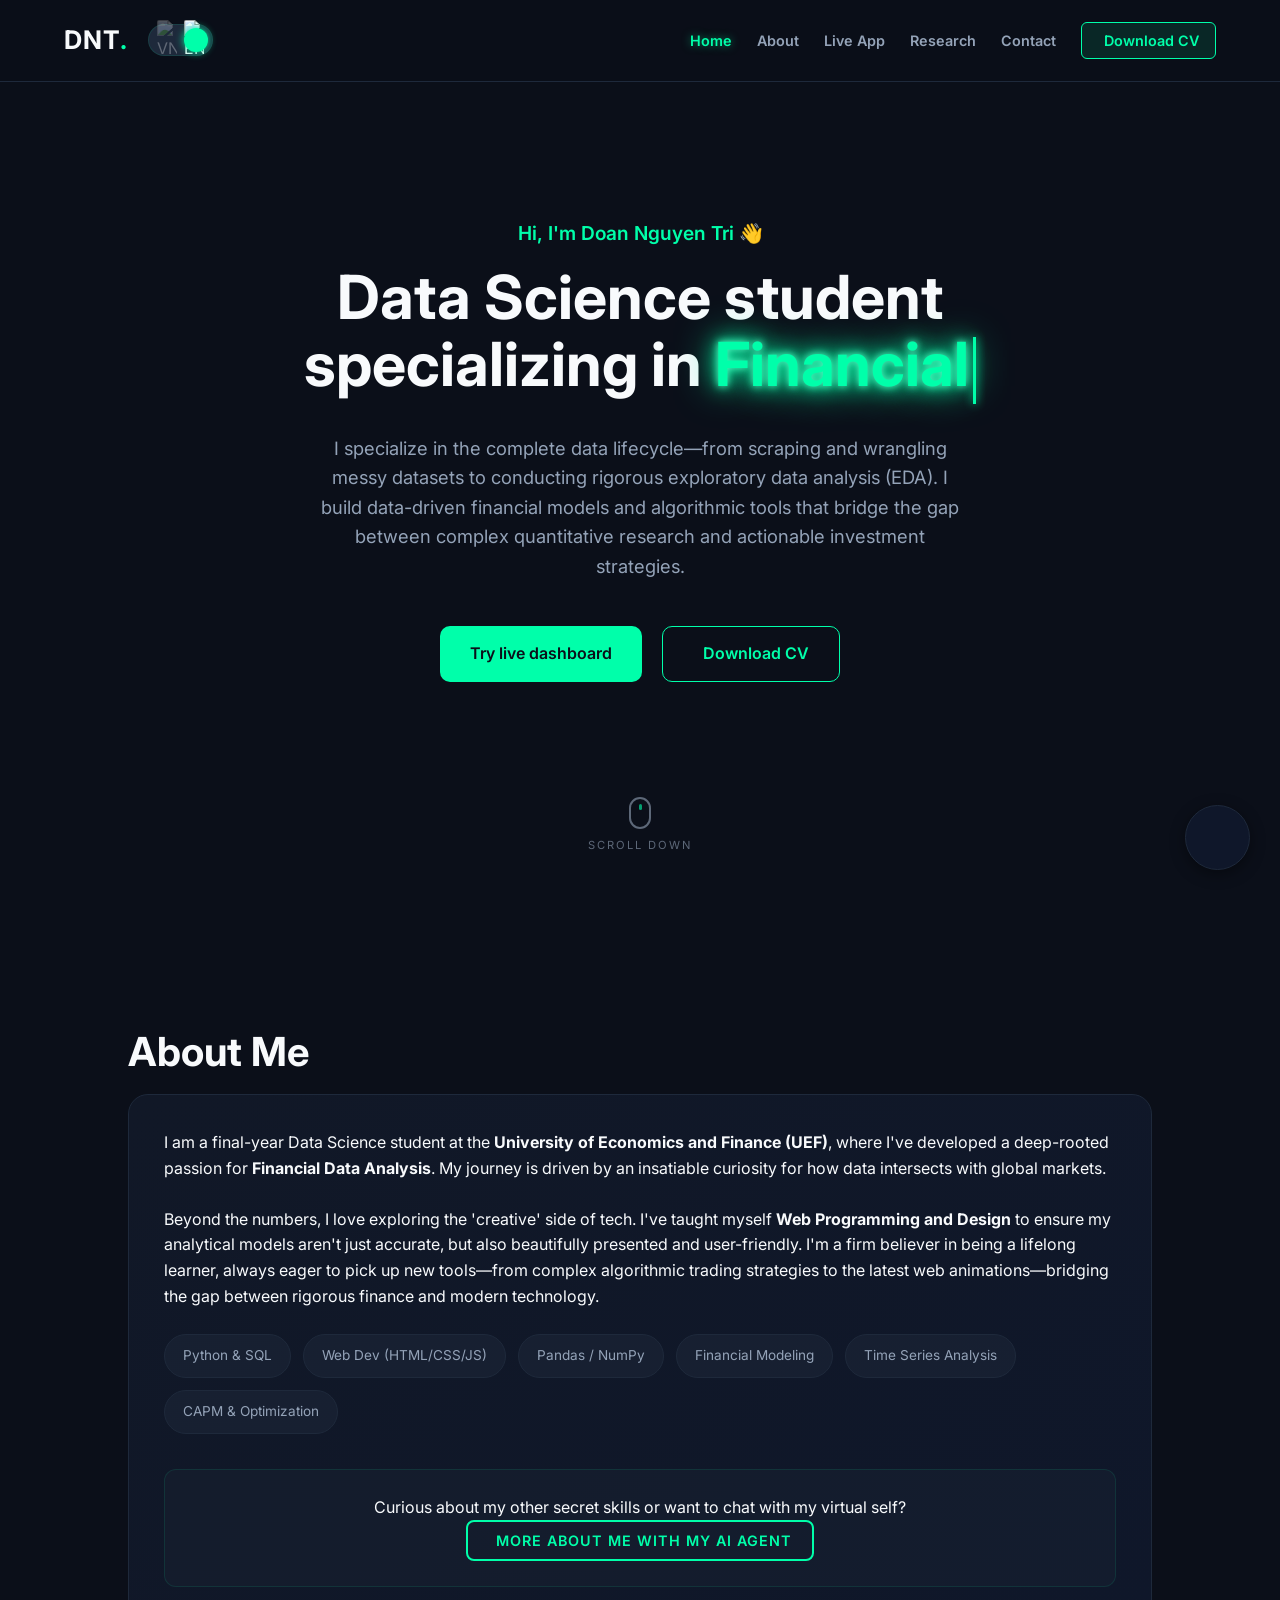
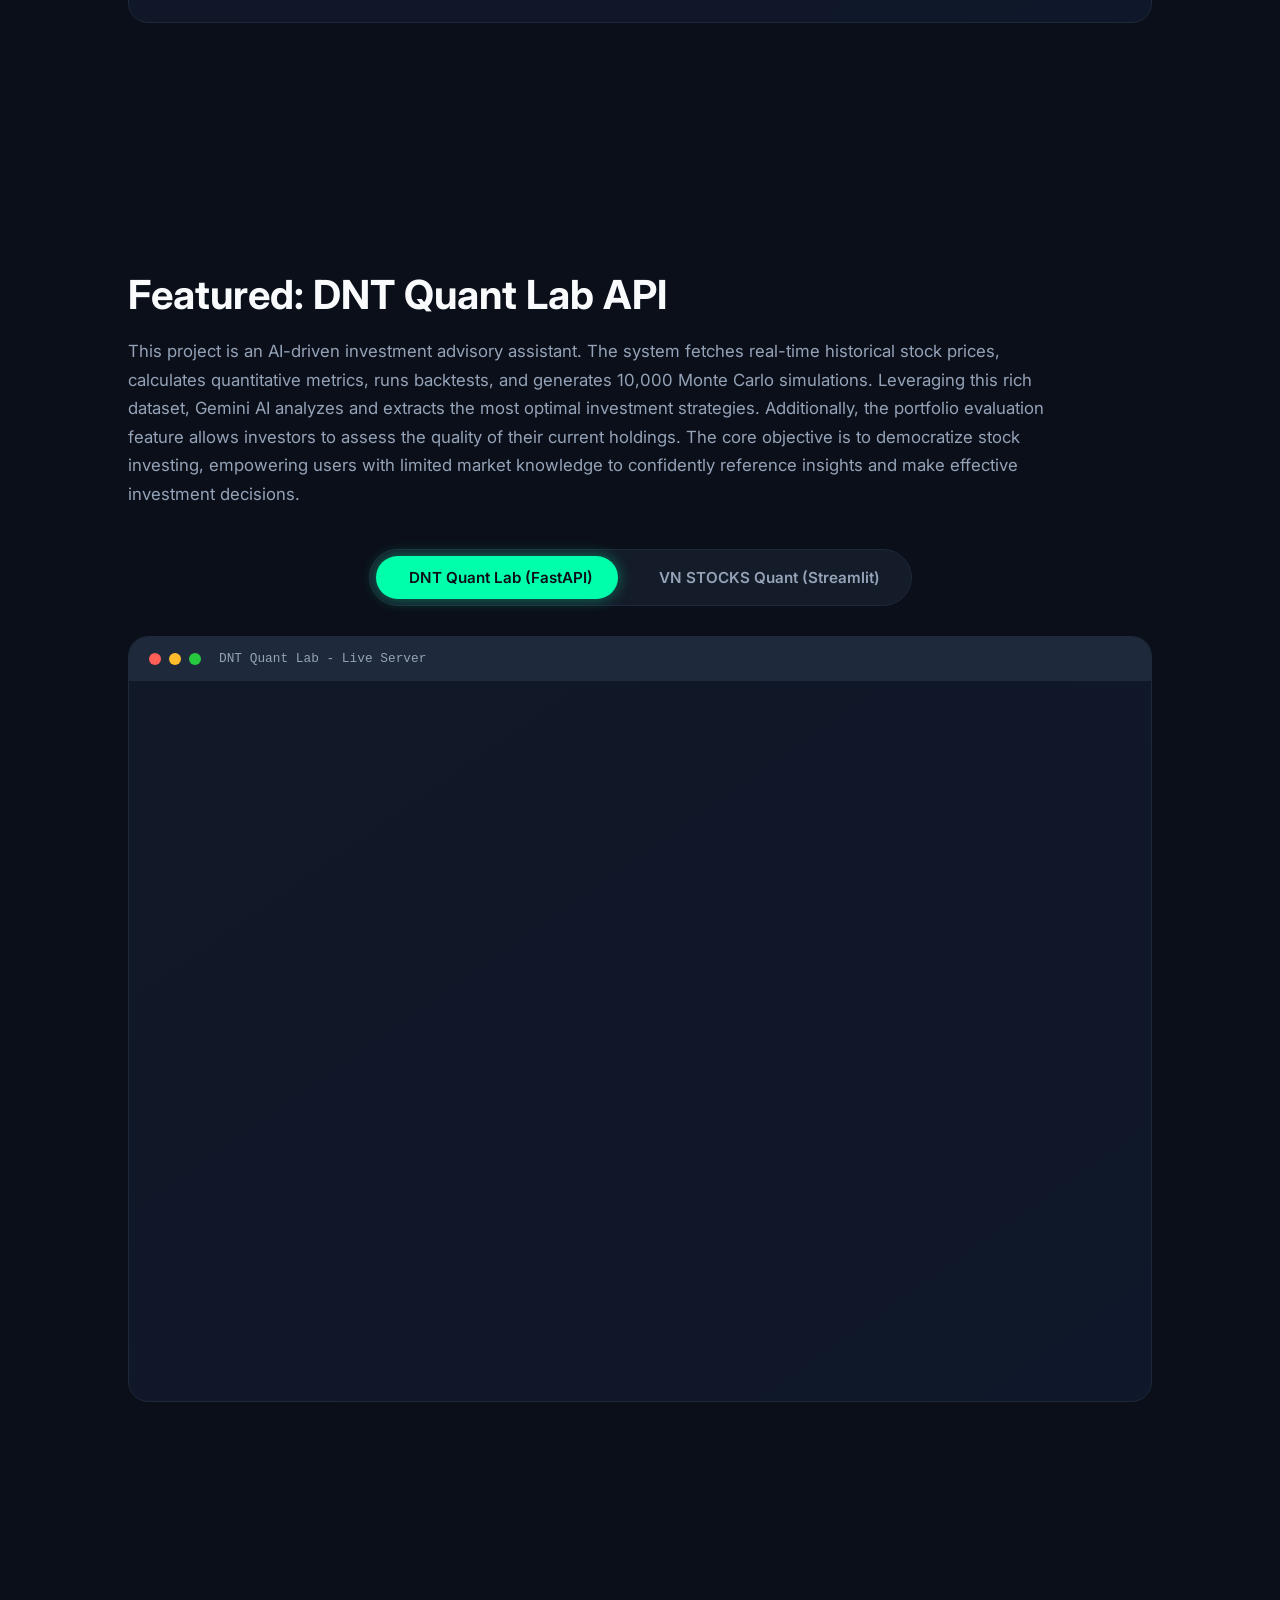
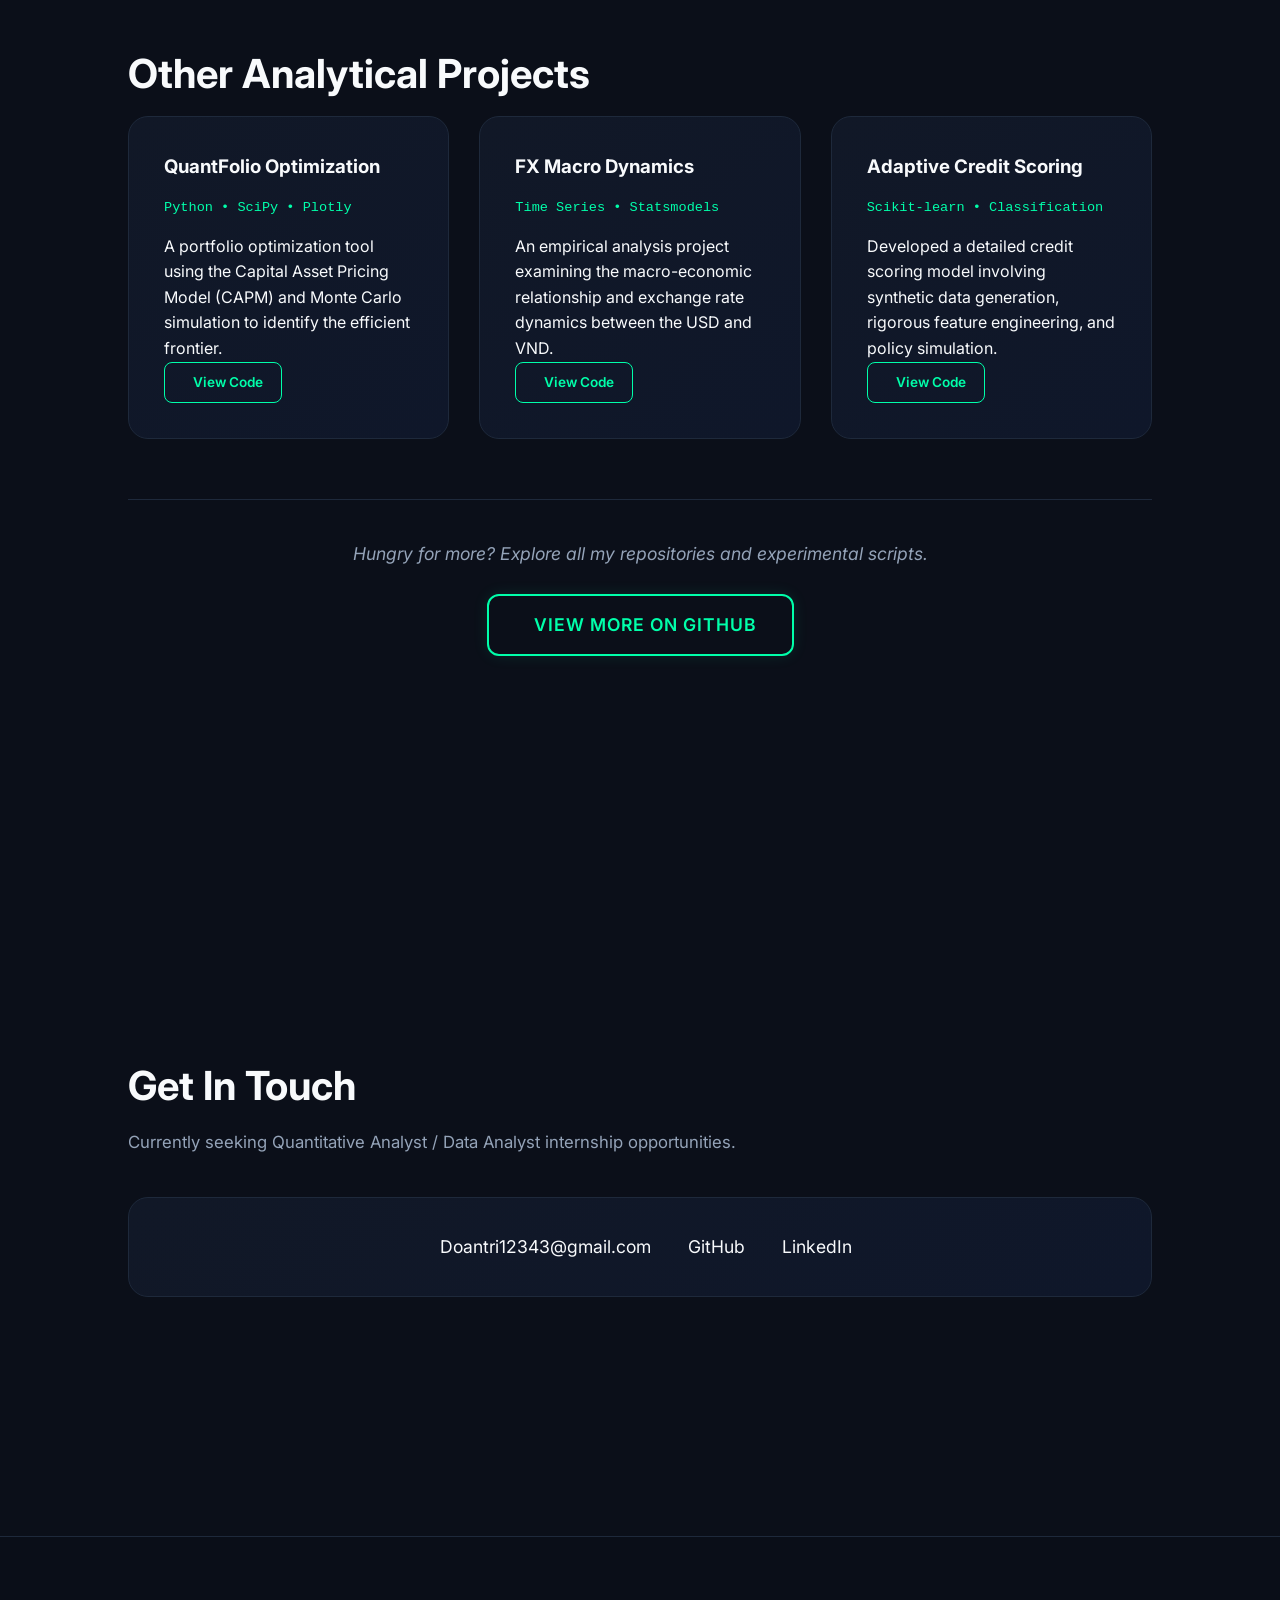
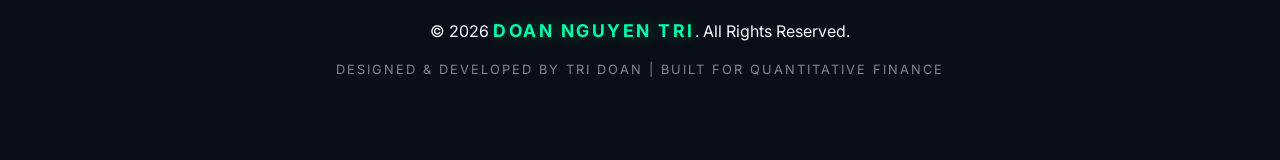
==== docs/index.html @ d4cf17c8 "chore: Đổi tên thư mục portfolio-web thành docs cho tương thích Github Pages" ====
<!DOCTYPE html>
<html lang="en">
<head>
    <meta charset="UTF-8">
    <meta name="viewport" content="width=device-width, initial-scale=1.0">
    <title>dnt.</title>
    <link rel="icon" href="assets/stats.png" type="image/png">
    <link href="https://fonts.googleapis.com/css2?family=Inter:wght@300;400;600;700&display=swap" rel="stylesheet">
    <script src="https://unpkg.com/@phosphor-icons/web"></script>
    <link rel="stylesheet" href="style.css">
    <meta name="author" content="Doan Nguyen Tri">
</head>
<body>
    <div class="scroll-progress"></div>

    <div class="video-bg-container">
        <video muted playsinline class="video-bg" id="scrollVideo">
            <source src="assets/background.mp4" type="video/mp4">
        </video>
        <div class="video-overlay"></div>
    </div>

    <nav class="navbar">
        <div class="logo">DNT<span class="accent">.</span></div>

        <div class="lang-switch-container">
            <input type="checkbox" id="lang-toggle" class="lang-checkbox">
            <label for="lang-toggle" class="lang-label">
                <div class="lang-ball"></div>
                <span class="lang-icon vi-icon">
                    <img src="https://flagcdn.com/w20/vn.png" width="20" alt="VN">
                </span>
                <span class="lang-icon en-icon">
                    <img src="https://flagcdn.com/w20/gb.png" width="20" alt="EN">
                </span>
            </label>
        </div>

        <ul class="nav-links">
            <li><a href="#hero" data-i18n="nav_home">Home</a></li>
            <li><a href="#about" data-i18n="nav_about">About</a></li>
            <li><a href="#featured" data-i18n="nav_live">Live App</a></li>
            <li><a href="#projects" data-i18n="nav_research">Research</a></li>
            <li><a href="#contact" data-i18n="nav_contact">Contact</a></li>
            <li>
                <a href="CV_Doan_Nguyen_Tri_Quant_Analyst.pdf" download class="btn-cv-nav" style="display: inline-flex; align-items: center; gap: 6px;">
                    <i class="ph ph-file-pdf" style="font-size: 1.1rem;"></i>
                    <span data-i18n="nav_cv">Download CV</span>
                </a>
            </li>
        </ul>
    </nav>

    <section id="hero" class="section reveal">
        <p class="greeting" data-i18n="hero_greeting">Hi, I'm <span class="accent">Doan Nguyen Tri</span> 👋</p>
        <h1 class="hero-title">
            <span data-i18n="hero_role">Data Science student <br> specializing in </span><span class="typed-text"></span><span class="cursor">&nbsp;</span>
        </h1>
        <p class="hero-desc" data-i18n="hero_desc">I specialize in the complete data lifecycle—from scraping and wrangling messy datasets to conducting rigorous exploratory data analysis (EDA). I build data-driven financial models and algorithmic tools that bridge the gap between complex quantitative research and actionable investment strategies.</p>
        
        <div class="hero-cta">
            <a href="#featured" class="btn btn-primary" data-i18n="hero_btn_live">Try live dashboard</a>
            <a href="CV_Doan_Nguyen_Tri_Quant_Analyst.pdf" download class="btn btn-outline">
                <i class="ph ph-file-pdf"></i>
                <span data-i18n="hero_btn_cv">Download CV</span>
            </a>
        </div>

        <a href="#about" class="scroll-indicator">
            <div class="mouse">
                <div class="wheel"></div>
            </div>
            <p data-i18n="scroll_down">Scroll Down</p>
        </a>
    </section>

    <section id="about" class="section reveal">
        <h2 class="section-title" data-i18n="about_title">About Me</h2>
        <div class="about-content card">
            <p data-i18n="about_desc">I am a final-year Data Science student at the <strong>University of Economics and Finance (UEF)</strong>, where I've developed a deep-rooted passion for <strong>Financial Data Analysis</strong>. My journey is driven by an insatiable curiosity for how data intersects with global markets.
            <br><br>
            Beyond the numbers, I love exploring the 'creative' side of tech. I've taught myself <strong>Web Programming and Design</strong> to ensure my analytical models aren't just accurate, but also beautifully presented and user-friendly. I'm a firm believer in being a lifelong learner, always eager to pick up new tools—from complex algorithmic trading strategies to the latest web animations—bridging the gap between rigorous finance and modern technology.</p>
            
            <div class="skills-grid">
                <div class="skill-tag">Python & SQL</div>
                <div class="skill-tag">Web Dev (HTML/CSS/JS)</div>
                <div class="skill-tag">Pandas / NumPy</div>
                <div class="skill-tag">Financial Modeling</div>
                <div class="skill-tag">Time Series Analysis</div>
                <div class="skill-tag">CAPM & Optimization</div>
            </div>

            <div class="ai-agent-cta-frame reveal fade-up">
                <p data-i18n="ai_cta_text">Curious about my other secret skills or want to chat with my virtual self?</p>
                <button id="about-ai-cta-btn" class="btn-ai-cta">
                    <i class="ph ph-robot"></i>
                    <span data-i18n="ai_cta_btn">More about me with my AI Agent</span>
                </button>
            </div>
        </div>
    </section>

    <section id="featured" class="section reveal">
        <h2 id="featured-title" class="section-title" data-i18n="featured_title_quantlab">Featured: DNT Quant Lab API</h2>
        <p id="featured-subtitle" class="section-subtitle" data-i18n="featured_sub_quantlab">AI-powered portfolio optimization & risk analysis with Monte Carlo simulation.</p>
        
        <div class="project-switcher-container">
            <div class="project-switcher">
                <button class="switcher-btn active" data-proj="quantlab">
                    <i class="ph ph-cpu"></i> DNT Quant Lab (FastAPI)
                </button>
                <button class="switcher-btn" data-proj="vn30">
                    <i class="ph ph-chart-line-up"></i> VN STOCKS Quant (Streamlit)
                </button>
            </div>
        </div>

        <div class="iframe-container card">
            <div class="iframe-header">
                <span class="dot red"></span>
                <span class="dot yellow"></span>
                <span class="dot green"></span>
                <span class="iframe-title" id="iframe-browser-title" data-i18n="iframe_title_quantlab">DNT Quant Lab - Live Server</span>
            </div>
            
            <div class="iframe-wrapper">
                <iframe id="featured-iframe"
                    src="https://puzzled-oona-tri1301-cef6b3af.koyeb.app/" 
                    style="width: 100%; height: 100%; border: none; display: block; background: transparent;"
                    allowtransparency="true"
                    allowfullscreen>
                </iframe>
            </div>
        </div>
    </section>

    <section id="projects" class="section reveal">
        <h2 class="section-title" data-i18n="projects_title">Other Analytical Projects</h2>
        
        <div class="projects-grid">
            <div class="project-card card">
                <h3>QuantFolio Optimization</h3>
                <div class="tech-stack">Python • SciPy • Plotly</div>
                <p data-i18n="proj_1_desc">A portfolio optimization tool using the Capital Asset Pricing Model (CAPM) and Monte Carlo simulation to identify the efficient frontier.</p>
                <a href="https://github.com/carrot1301/QuantFolio-Optimization" class="btn btn-outline btn-sm" target="_blank">
                    <i class="ph ph-github-logo"></i>
                    <span data-i18n="view_code">View Code</span>
                </a>
            </div>

            <div class="project-card card">
                <h3>FX Macro Dynamics</h3>
                <div class="tech-stack">Time Series • Statsmodels</div>
                <p data-i18n="proj_2_desc">An empirical analysis project examining the macro-economic relationship and exchange rate dynamics between the USD and VND.</p>
                <a href="https://github.com/carrot1301/FX-Macro-Dynamics-USD-VND-Driver-Analysis" class="btn btn-outline btn-sm" target="_blank">
                    <i class="ph ph-github-logo"></i>
                    <span data-i18n="view_code">View Code</span>
                </a>
            </div>

            <div class="project-card card">
                <h3>Adaptive Credit Scoring</h3>
                <div class="tech-stack">Scikit-learn • Classification</div>
                <p data-i18n="proj_3_desc">Developed a detailed credit scoring model involving synthetic data generation, rigorous feature engineering, and policy simulation.</p>
                <a href="https://github.com/carrot1301/Latent-Default-Prediction-System" class="btn btn-outline btn-sm" target="_blank">
                    <i class="ph ph-github-logo"></i>
                    <span data-i18n="view_code">View Code</span>
                </a>
            </div>
        </div> 
        
        <div class="github-cta reveal">
            <p data-i18n="github_cta_text">Hungry for more? Explore all my repositories and experimental scripts.</p>
            <a href="https://github.com/carrot1301?tab=repositories" target="_blank" class="btn btn-github-more">
                <i class="ph ph-github-logo"></i>
                <span data-i18n="github_cta_btn">View more on GitHub</span>
            </a>
        </div>
    </section>

    <section id="contact" class="section reveal">
        <h2 class="section-title" data-i18n="contact_title">Get In Touch</h2>
        <p class="section-subtitle" data-i18n="contact_sub">Currently seeking Quantitative Analyst / Data Analyst internship opportunities.</p>
        <div class="contact-links card">
            <a href="mailto:doantri12343@gmail.com" class="contact-item">
                <i class="ph ph-envelope-simple"></i> Doantri12343@gmail.com
            </a>
            <a href="https://github.com/carrot1301" target="_blank" class="contact-item">
                <i class="ph ph-github-logo"></i> GitHub
            </a>
            <a href="https://www.linkedin.com/in/nguyen-tri-doan-629408251/" target="_blank" class="contact-item">
                <i class="ph ph-linkedin-logo"></i> LinkedIn
            </a>
        </div>
    </section>

    <footer>
        <div class="footer-content">
            <p data-i18n="footer_rights">© 2026 <strong>DOAN NGUYEN TRI</strong>. All Rights Reserved.</p>
            <p class="footer-sub" data-i18n="footer_sub">Designed & Developed by Tri Doan | Built for Quantitative Finance</p>
        </div>
    </footer>

    <div class="chatbot-container">
        <button id="chat-toggle-btn" class="chat-toggle-btn">
            <div id="siri-orb" class="siri-sphere hidden"></div>
            <i class="ph ph-robot" id="robot-icon"></i>
        </button>
        
        <div id="chat-window" class="chat-window hidden">
            <div class="chat-header">
                <span class="bot-name">DNT AI Assistant <span class="dot green"></span></span>
                <button id="close-chat-btn"><i class="ph ph-x"></i></button>
            </div>
            <div id="chat-messages" class="chat-messages">
                <div class="message bot" data-i18n="chat_welcome">Xin chào! Mình là trợ lý AI của Trí. Bạn có câu hỏi gì không?</div>
            </div>
            <div class="chat-input-area">
                <input type="text" id="chat-input" data-i18n-placeholder="chat_placeholder" placeholder="Đợi bạn hỏi..." />
                <button id="send-chat-btn"><i class="ph ph-paper-plane-right"></i></button>
            </div>
        </div>
    </div>

    <script src="https://cdnjs.cloudflare.com/ajax/libs/animejs/3.2.1/anime.min.js"></script>
    <script src="script.js"></script>
</body>
</html>
---- docs/style.css ----
/* --- 1. BIẾN GLOBAL & CẤU HÌNH HỆ THỐNG --- */
:root {
    --bg-color: #0b0f19;
    --card-bg: linear-gradient(145deg, #111827, #0f172a);
    --card-border: #1e293b;
    --text-primary: #f8fafc;
    --text-secondary: #94a3b8;
    --accent: #00ffaa;
    --accent-hover: #00cc88;
    --transition: all 0.4s cubic-bezier(0.4, 0, 0.2, 1);
}

/* --- 2. RESET & CẤU HÌNH CHUNG --- */
* { margin: 0; padding: 0; box-sizing: border-box; font-family: 'Inter', sans-serif; }
html { scroll-behavior: smooth; }
body { background-color: var(--bg-color); color: var(--text-primary); line-height: 1.6; overflow-x: hidden; }
.navbar, .section, footer { position: relative; z-index: 10; }

/* --- 3. VIDEO BACKGROUND --- */
.video-bg-container {
    position: fixed; top: 0; left: 0;
    width: 100vw; height: 100vh;
    z-index: -100; overflow: hidden;
    pointer-events: none;
    background: var(--bg-color);
}
.video-bg {
    min-width: 100%; min-height: 100%;
    width: auto; height: auto;
    position: absolute; top: 50%; left: 50%;
    transform: translate(-50%, -50%);
    object-fit: cover;
    filter: blur(2px);
    will-change: transform, opacity;
}
.video-overlay {
    position: absolute; top: 0; left: 0;
    width: 100%; height: 100%;
    background-color: rgba(11, 15, 25, 0.82);
    z-index: -99;
}

/* --- 4. NAVBAR --- */
.navbar {
    position: fixed; top: 0; width: 100%;
    padding: 20px 5%;
    display: flex; justify-content: space-between; align-items: center;
    background: rgba(11, 15, 25, 0.75);
    backdrop-filter: blur(15px);
    border-bottom: 1px solid var(--card-border);
    z-index: 1000;
}
.logo { font-size: 1.6rem; font-weight: 700; letter-spacing: 1px; color: var(--text-primary); }
.accent { color: var(--accent); }
.nav-links { list-style: none; display: flex; gap: 25px; align-items: center; }
.nav-links a { text-decoration: none; color: var(--text-secondary); font-size: 0.9rem; font-weight: 600; transition: var(--transition); }
.nav-links a:hover, .nav-links a.active { color: var(--accent); text-shadow: 0 0 8px rgba(0, 255, 170, 0.5); }
.btn-cv-nav { background: rgba(0, 255, 170, 0.1); border: 1px solid var(--accent); padding: 6px 16px !important; border-radius: 6px; color: var(--accent) !important; }
.btn-cv-nav:hover { background: var(--accent) !important; color: var(--bg-color) !important; box-shadow: 0 0 15px var(--accent); }

/* --- 5. TYPING NEON GLOW --- */
.typed-text {
    color: var(--accent);
    text-shadow: 0 0 7px rgba(255,255,255,0.3), 0 0 10px var(--accent), 0 0 21px var(--accent), 0 0 42px var(--accent);
}
.cursor {
    display: inline-block; width: 3px; height: 1.1em;
    background-color: var(--accent); margin-left: 4px;
    vertical-align: middle;
    animation: blink 1s step-end infinite;
    box-shadow: 0 0 10px var(--accent);
}
.cursor.typing { animation: none; opacity: 1; }
@keyframes blink { 0%, 100% { opacity: 1; } 50% { opacity: 0; } }

/* --- 6. SCROLL INDICATORS --- */
.scroll-progress {
    position: fixed; top: 0; left: 0;
    height: 3px; background: var(--accent); width: 0%;
    z-index: 9999; box-shadow: 0 0 10px var(--accent);
}
.scroll-indicator {
    position: absolute; bottom: 5vh; left: 50%;
    transform: translateX(-50%);
    display: flex; flex-direction: column; align-items: center; gap: 8px;
    text-decoration: none; opacity: 0.6; transition: var(--transition);
}
.scroll-indicator:hover { opacity: 1; }
.scroll-indicator p { font-size: 0.7rem; letter-spacing: 2px; text-transform: uppercase; color: var(--text-secondary); }
.mouse { width: 22px; height: 32px; border: 2px solid var(--text-secondary); border-radius: 12px; display: flex; justify-content: center; padding-top: 5px; }
.wheel { width: 3px; height: 6px; background-color: var(--accent); border-radius: 2px; animation: scrollWheel 1.6s infinite; }
@keyframes scrollWheel { 0% { transform: translateY(0); opacity: 1; } 100% { transform: translateY(12px); opacity: 0; } }

/* --- 7. SECTION & REVEAL --- */
.section { padding: 120px 10%; min-height: 80vh; display: flex; flex-direction: column; justify-content: center; }
.reveal { opacity: 0; transform: translateY(30px); transition: all 0.8s cubic-bezier(0.4, 0, 0.2, 1); }
.reveal.active { opacity: 1; transform: translateY(0); }
.section-title { font-size: 2.5rem; margin-bottom: 10px; font-weight: 700; }
.section-subtitle { color: var(--text-secondary); margin-bottom: 40px; max-width: 950px; font-size: 1.05rem; line-height: 1.7; }

/* --- 8. CARD --- */
.card {
    background: var(--card-bg);
    border: 1px solid var(--card-border);
    border-radius: 20px; padding: 35px;
    transition: var(--transition);
}
.card:hover {
    transform: translateY(-8px);
    box-shadow: 0 15px 40px rgba(0,0,0,0.4);
    border-color: rgba(0,255,170,0.4);
}

/* --- 9. HERO --- */
#hero { min-height: 100vh; align-items: center; text-align: center; }
.greeting { color: var(--accent); font-size: 1.2rem; font-weight: 600; margin-bottom: 15px; }
.hero-title { font-size: 3.8rem; line-height: 1.1; margin-bottom: 30px; }
.hero-desc { font-size: 1.15rem; color: var(--text-secondary); max-width: 650px; margin-bottom: 45px; text-align: center; }
.hero-cta { display: flex; gap: 20px; justify-content: center; }

/* --- 10. BUTTONS --- */
.btn {
    padding: 14px 30px; border-radius: 10px; text-decoration: none;
    font-weight: 600; transition: var(--transition);
    display: inline-flex; align-items: center; gap: 10px;
}
/* FIX: Added .btn-sm for project cards */
.btn-sm { padding: 9px 18px; font-size: 0.85rem; border-radius: 8px; }
.btn-primary { background-color: var(--accent); color: var(--bg-color); }
.btn-outline { color: var(--accent); border: 1px solid var(--accent); }
.btn-primary:hover, .btn-outline:hover { transform: translateY(-3px) scale(1.02); box-shadow: 0 5px 20px rgba(0,255,170,0.2); }

/* --- 11. SKILLS --- */
.skills-grid { display: flex; flex-wrap: wrap; gap: 12px; margin-top: 25px; }
.skill-tag {
    background: rgba(30,41,59,0.5); border: 1px solid var(--card-border);
    padding: 10px 18px; border-radius: 50px;
    font-size: 0.85rem; color: var(--text-secondary);
    transition: var(--transition);
}
.skill-tag:hover { border-color: var(--accent); color: var(--accent); background: rgba(0,255,170,0.05); }

/* --- 12. AI AGENT CTA (ABOUT ME) --- */
/* FIX: Unified class name — HTML now uses .ai-agent-cta-frame (removed "reveal" suffix) */
.ai-agent-cta-frame {
    margin-top: 35px; padding: 25px; border-radius: 12px;
    background: rgba(30,41,59,0.3);
    border: 1px solid rgba(0,255,170,0.1);
    text-align: center; transition: var(--transition);
}
.ai-agent-cta-frame:hover {
    border-color: rgba(0,255,170,0.3);
    box-shadow: 0 0 15px rgba(0,255,170,0.05);
}
.btn-ai-cta {
    background: transparent; border: 2px solid var(--accent); color: var(--accent);
    padding: 10px 20px; font-size: 0.9rem; font-weight: 600; border-radius: 8px;
    cursor: pointer; display: inline-flex; align-items: center; gap: 8px;
    text-transform: uppercase; letter-spacing: 1px; transition: var(--transition);
}
.btn-ai-cta:hover { background: var(--accent); color: var(--bg-color) !important; transform: translateY(-3px); box-shadow: 0 0 15px var(--accent); }
.btn-ai-cta i { font-size: 1.2rem; }

/* --- 13. IFRAME & PROJECT SWITCHER --- */
.project-switcher-container { display: flex; justify-content: center; margin-bottom: 30px; width: 100%; }
.project-switcher { display: flex; background: rgba(30,41,59,0.5); border: 1px solid var(--card-border); border-radius: 50px; padding: 6px; gap: 8px; backdrop-filter: blur(10px); }
.switcher-btn { background: transparent; border: none; color: var(--text-secondary); padding: 12px 25px; border-radius: 40px; font-size: 0.95rem; font-weight: 600; cursor: pointer; transition: var(--transition); display: flex; align-items: center; gap: 8px; }
.switcher-btn:hover { color: var(--text-primary); }
.switcher-btn.active { background: var(--accent); color: var(--bg-color); box-shadow: 0 0 15px rgba(0,255,170,0.4); }
.switcher-btn i { font-size: 1.2rem; }

.iframe-container { height: auto; display: flex; flex-direction: column; padding: 0; overflow: hidden; }
.iframe-header { background: #1e293b; padding: 12px 20px; display: flex; align-items: center; gap: 8px; }
.dot { width: 12px; height: 12px; border-radius: 50%; }
.dot.red { background: #ff5f56; } .dot.yellow { background: #ffbd2e; } .dot.green { background: #27c93f; }
.iframe-title { color: #94a3b8; font-size: 0.8rem; margin-left: 10px; font-family: monospace; }
.iframe-wrapper { width: 100%; height: 80vh; min-height: 650px; border-radius: 0 0 10px 10px; overflow: hidden; position: relative; }
iframe { width: 100%; height: 100%; border: none; }

/* --- 14. PROJECTS --- */
.projects-grid { display: grid; grid-template-columns: repeat(auto-fit, minmax(320px, 1fr)); gap: 30px; }
.tech-stack { color: var(--accent); font-size: 0.85rem; font-family: monospace; margin: 15px 0; }

/* --- 15. GITHUB CTA --- */
.github-cta { text-align: center; margin-top: 60px; padding: 40px; border-top: 1px solid var(--card-border); }
.github-cta p { color: var(--text-secondary); font-size: 1.1rem; margin-bottom: 25px; font-style: italic; }
.btn-github-more {
    background: transparent; border: 2px solid var(--accent); color: var(--accent);
    padding: 15px 35px; font-size: 1.1rem; border-radius: 12px;
    text-transform: uppercase; letter-spacing: 1px;
    box-shadow: 0 0 15px rgba(0,255,170,0.1); transition: all 0.4s ease;
}
.btn-github-more:hover { background: var(--accent); color: var(--bg-color) !important; transform: translateY(-5px) scale(1.05); box-shadow: 0 0 30px var(--accent); }
.btn-github-more i { font-size: 1.4rem; }

/* --- 16. CONTACT --- */
.contact-links { display: flex; gap: 25px; justify-content: center; flex-wrap: wrap; }
.contact-item { color: var(--text-primary); text-decoration: none; display: flex; align-items: center; gap: 12px; font-size: 1.1rem; transition: var(--transition); }
.contact-item:hover { color: var(--accent); transform: translateY(-2px); }

/* --- 17. FOOTER --- */
footer { text-align: center; padding: 80px 20px; background: rgba(11,15,25,0.9); border-top: 1px solid var(--card-border); backdrop-filter: blur(10px); }
.footer-content strong { color: var(--accent); letter-spacing: 2.5px; text-shadow: 0 0 15px rgba(0,255,170,0.3); font-size: 1.1rem; }
.footer-sub { font-size: 0.8rem; margin-top: 15px; opacity: 0.5; text-transform: uppercase; letter-spacing: 2px; }

/* --- 18. CHATBOT --- */
.chatbot-container { position: fixed; bottom: 30px; right: 30px; z-index: 1000; font-family: 'Inter', sans-serif; }
.chat-toggle-btn {
    width: 65px; height: 65px; border-radius: 50%;
    background-color: #0f172a; color: var(--accent);
    border: 1px solid var(--card-border); font-size: 30px;
    cursor: pointer; box-shadow: 0 4px 15px rgba(0,0,0,0.4);
    transition: transform 0.3s ease;
    display: flex; align-items: center; justify-content: center; overflow: hidden;
}
.chat-toggle-btn:hover { transform: scale(1.1); box-shadow: 0 0 15px rgba(0,255,170,0.3); }
.siri-sphere {
    position: absolute; width: 100%; height: 100%;
    background: radial-gradient(circle at 50% 50%, rgba(0,255,170,0.5) 0%, rgba(72,0,255,0.4) 50%, rgba(0,0,0,0) 70%);
    filter: blur(2px); opacity: 0.8; transition: opacity 0.3s ease;
}
.siri-sphere.hidden { opacity: 0; pointer-events: none; }
.chat-toggle-btn.active #robot-icon { opacity: 0; }

.chat-window {
    position: absolute; bottom: 85px; right: 0;
    width: 350px; height: 480px;
    background-color: #0b0f19; border: 1px solid var(--card-border);
    border-radius: 18px; display: flex; flex-direction: column;
    box-shadow: 0 10px 40px rgba(0,0,0,0.8); overflow: hidden;
    transition: opacity 0.3s ease, transform 0.3s ease;
    transform-origin: bottom right;
}
.chat-window.hidden { opacity: 0; transform: scale(0); pointer-events: none; }

.chat-header {
    background-color: rgba(255,255,255,0.03); padding: 16px;
    display: flex; justify-content: space-between; align-items: center;
    border-bottom: 1px solid var(--card-border);
}
.bot-name { font-weight: 600; color: var(--text-primary); display: flex; align-items: center; gap: 8px; }
#close-chat-btn { background: none; border: none; color: var(--text-secondary); font-size: 20px; cursor: pointer; }

.chat-messages { flex-grow: 1; padding: 18px; overflow-y: auto; display: flex; flex-direction: column; gap: 12px; }
.chat-messages::-webkit-scrollbar { width: 5px; }
.chat-messages::-webkit-scrollbar-thumb { background: var(--card-border); border-radius: 5px; }

.message { max-width: 80%; padding: 11px 16px; border-radius: 16px; font-size: 0.9rem; line-height: 1.5; }
.message.bot { background-color: rgba(255,255,255,0.04); color: var(--text-primary); align-self: flex-start; border-bottom-left-radius: 3px; }
.message.user { background-color: var(--accent); color: var(--bg-color); align-self: flex-end; border-bottom-right-radius: 3px; font-weight: 600; }

/* FIX: Typing indicator animation */
.message.typing-indicator { opacity: 0.6; font-style: italic; animation: pulse 1.2s ease-in-out infinite; }
@keyframes pulse { 0%, 100% { opacity: 0.6; } 50% { opacity: 1; } }

.chat-input-area { display: flex; padding: 16px; border-top: 1px solid var(--card-border); gap: 10px; }
#chat-input { flex-grow: 1; background-color: rgba(255,255,255,0.04); border: 1px solid var(--card-border); border-radius: 20px; padding: 10px 18px; color: var(--text-primary); outline: none; }
#chat-input:focus { border-color: var(--accent); }
#send-chat-btn { background-color: var(--accent); color: var(--bg-color); border: none; border-radius: 50%; width: 42px; height: 42px; cursor: pointer; display: flex; align-items: center; justify-content: center; transition: transform 0.2s; }
#send-chat-btn:hover { transform: scale(1.1); }

/* --- 19. RESPONSIVE --- */
@media (max-width: 768px) {
    .hero-title { font-size: 2.5rem; }
    .nav-links { display: none; }
    .section { padding: 80px 5%; }
    .hero-cta { flex-direction: column; }
    .project-switcher { flex-direction: column; border-radius: 20px; width: 100%; }
    .switcher-btn { width: 100%; justify-content: center; }
    .iframe-wrapper { height: 75vh; min-height: 500px; }
    .chatbot-container { bottom: 15px; right: 15px; }
    .chat-window { width: calc(100vw - 30px); height: 400px; right: 0; bottom: 75px; }
}

/* --- 20. THÊM MỚI: LANGUAGE TOGGLE SWITCH --- */
.lang-switch-container {
    margin-left: 20px;
    margin-right: auto;
    display: flex;
    align-items: center;
}

.lang-checkbox {
    display: none;
}

.lang-label {
    width: 65px;
    height: 32px;
    background-color: var(--card-border);
    border-radius: 50px;
    position: relative;
    cursor: pointer;
    display: flex;
    align-items: center;
    justify-content: space-between;
    padding: 0 8px;
    border: 1px solid rgba(0, 255, 170, 0.1);
    transition: var(--transition);
}

.lang-label:hover {
    border-color: var(--accent);
    box-shadow: 0 0 10px rgba(0, 255, 170, 0.2);
}

.lang-ball {
    width: 24px;
    height: 24px;
    background-color: var(--accent);
    border-radius: 50%;
    position: absolute;
    top: 3px;
    left: 4px;
    transition: transform 0.4s cubic-bezier(0.4, 0, 0.2, 1);
    z-index: 2;
    box-shadow: 0 0 8px var(--accent);
}

/* Khi checkbox được check (sang Tiếng Anh - icon bên phải) */
.lang-checkbox:checked + .lang-label .lang-ball {
    transform: translateX(31px);
}

.lang-icon {
    font-size: 16px;
    z-index: 1;
    user-select: none;
    transition: opacity 0.3s ease;
}

/* Làm mờ icon không được chọn */
.lang-checkbox:checked + .lang-label .vi-icon { opacity: 0.3; }
.lang-checkbox:not(:checked) + .lang-label .en-icon { opacity: 0.3; }
.lang-icon {
    display: flex;
    align-items: center;
    justify-content: center;
    z-index: 1;
    transition: opacity 0.3s ease;
}

.lang-icon img {
    display: block;
    border-radius: 2px; /* Bo góc nhẹ cho lá cờ nhìn hiện đại */
    object-fit: contain;
}

/* Giữ nguyên các logic mờ icon cũ của bạn */
.lang-checkbox:checked + .lang-label .vi-icon { opacity: 0.3; }
.lang-checkbox:not(:checked) + .lang-label .en-icon { opacity: 0.3; }
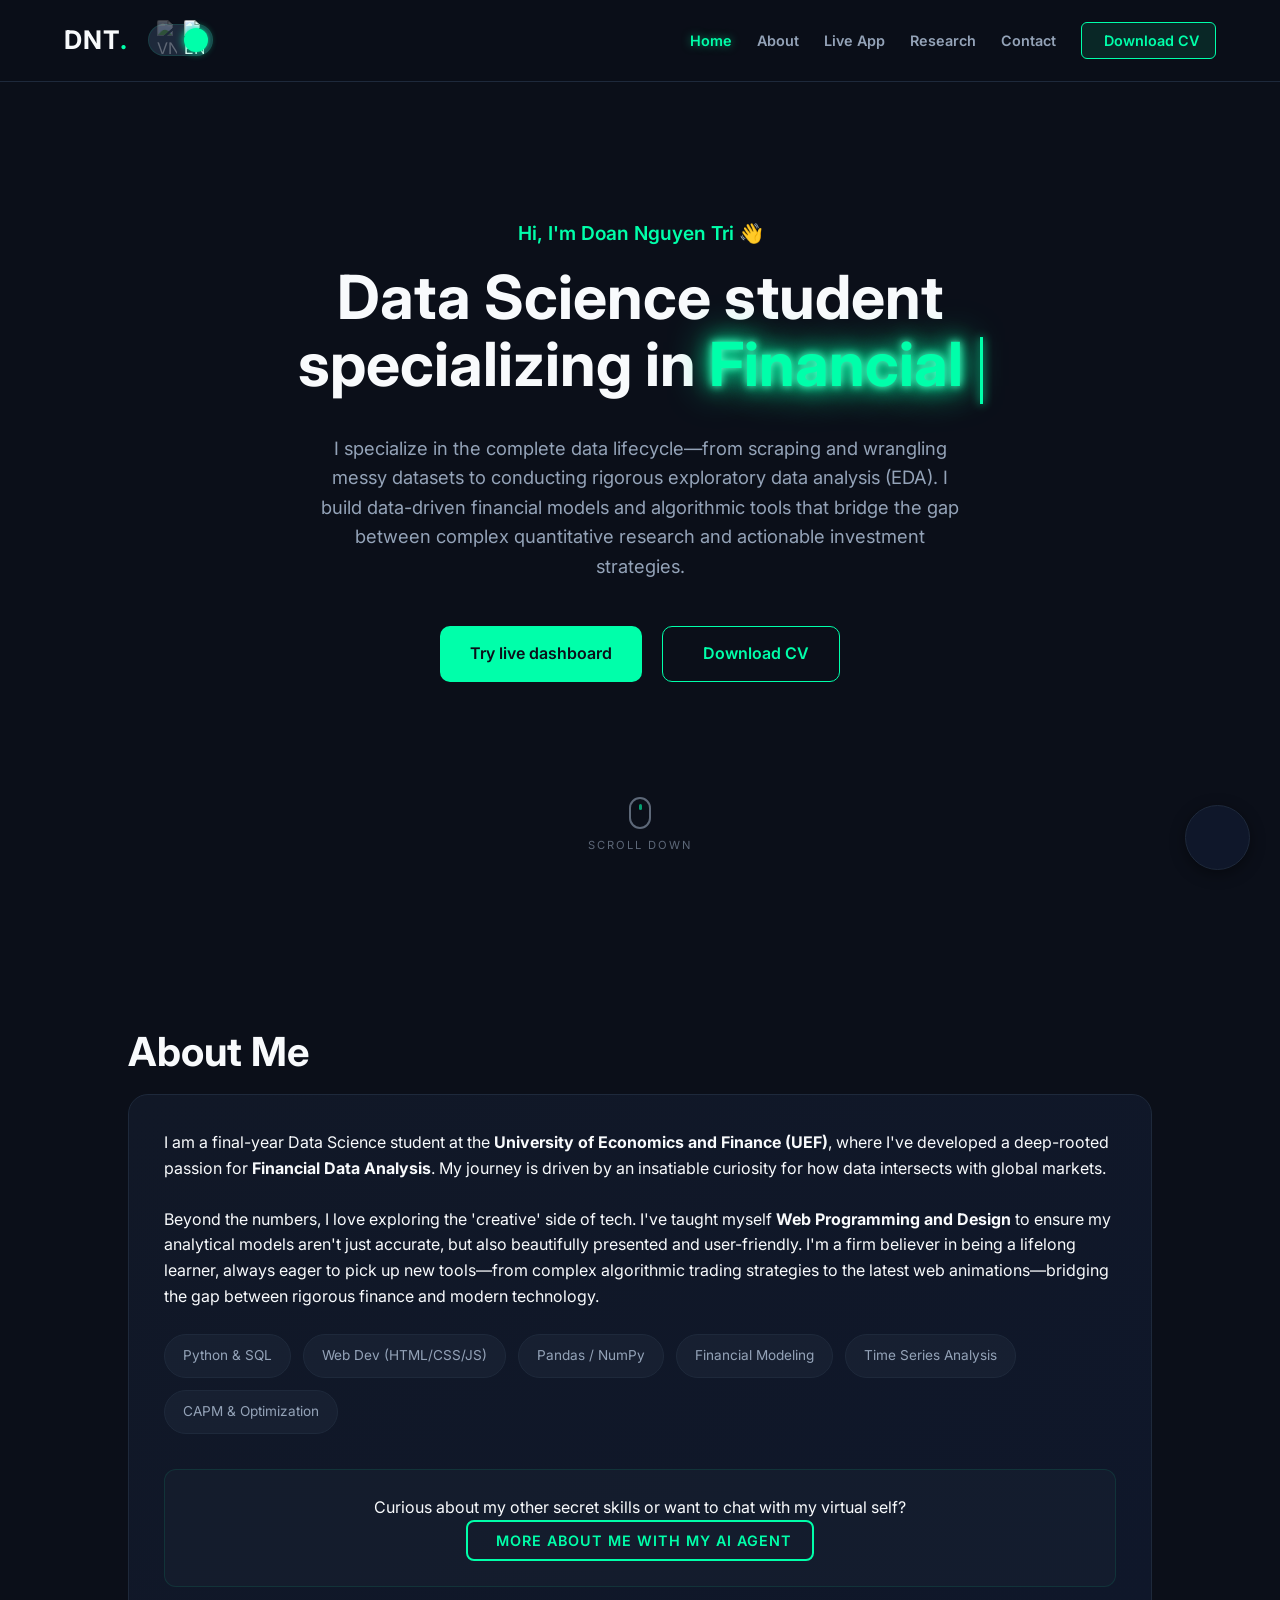
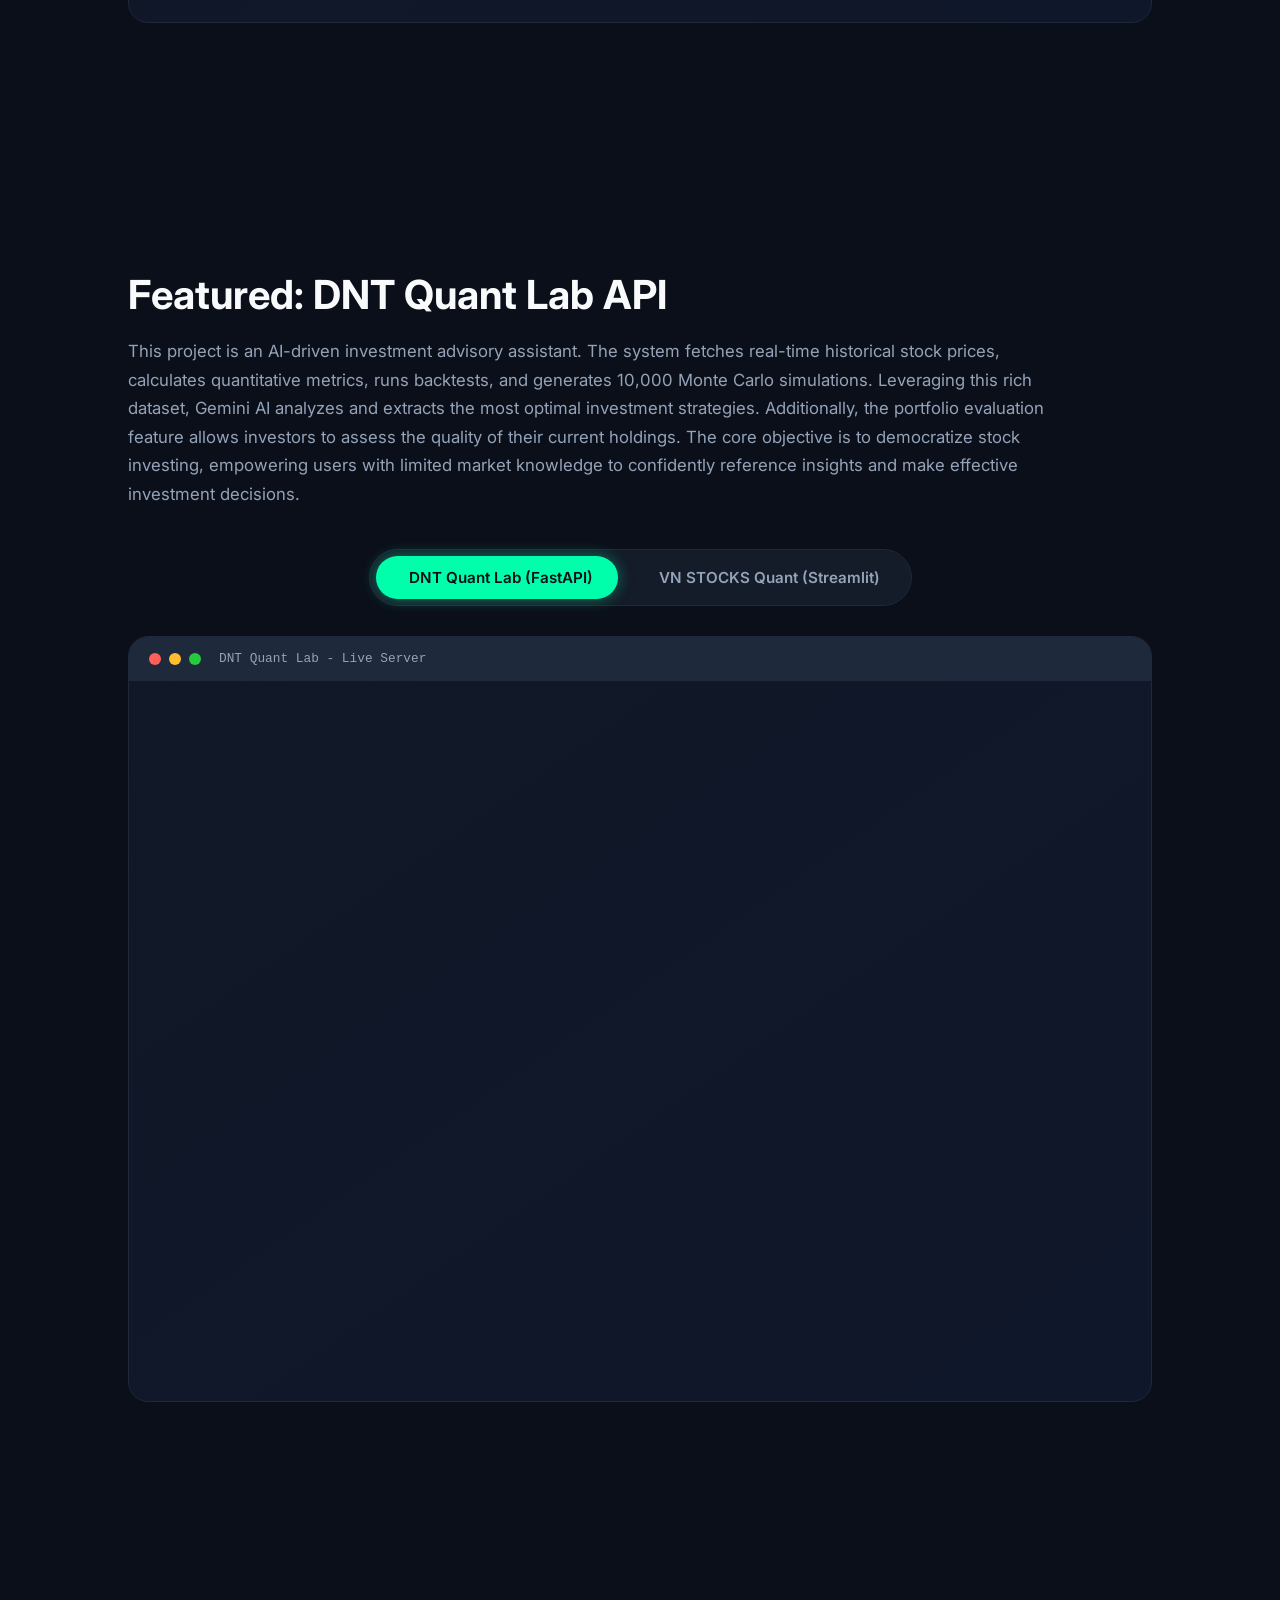
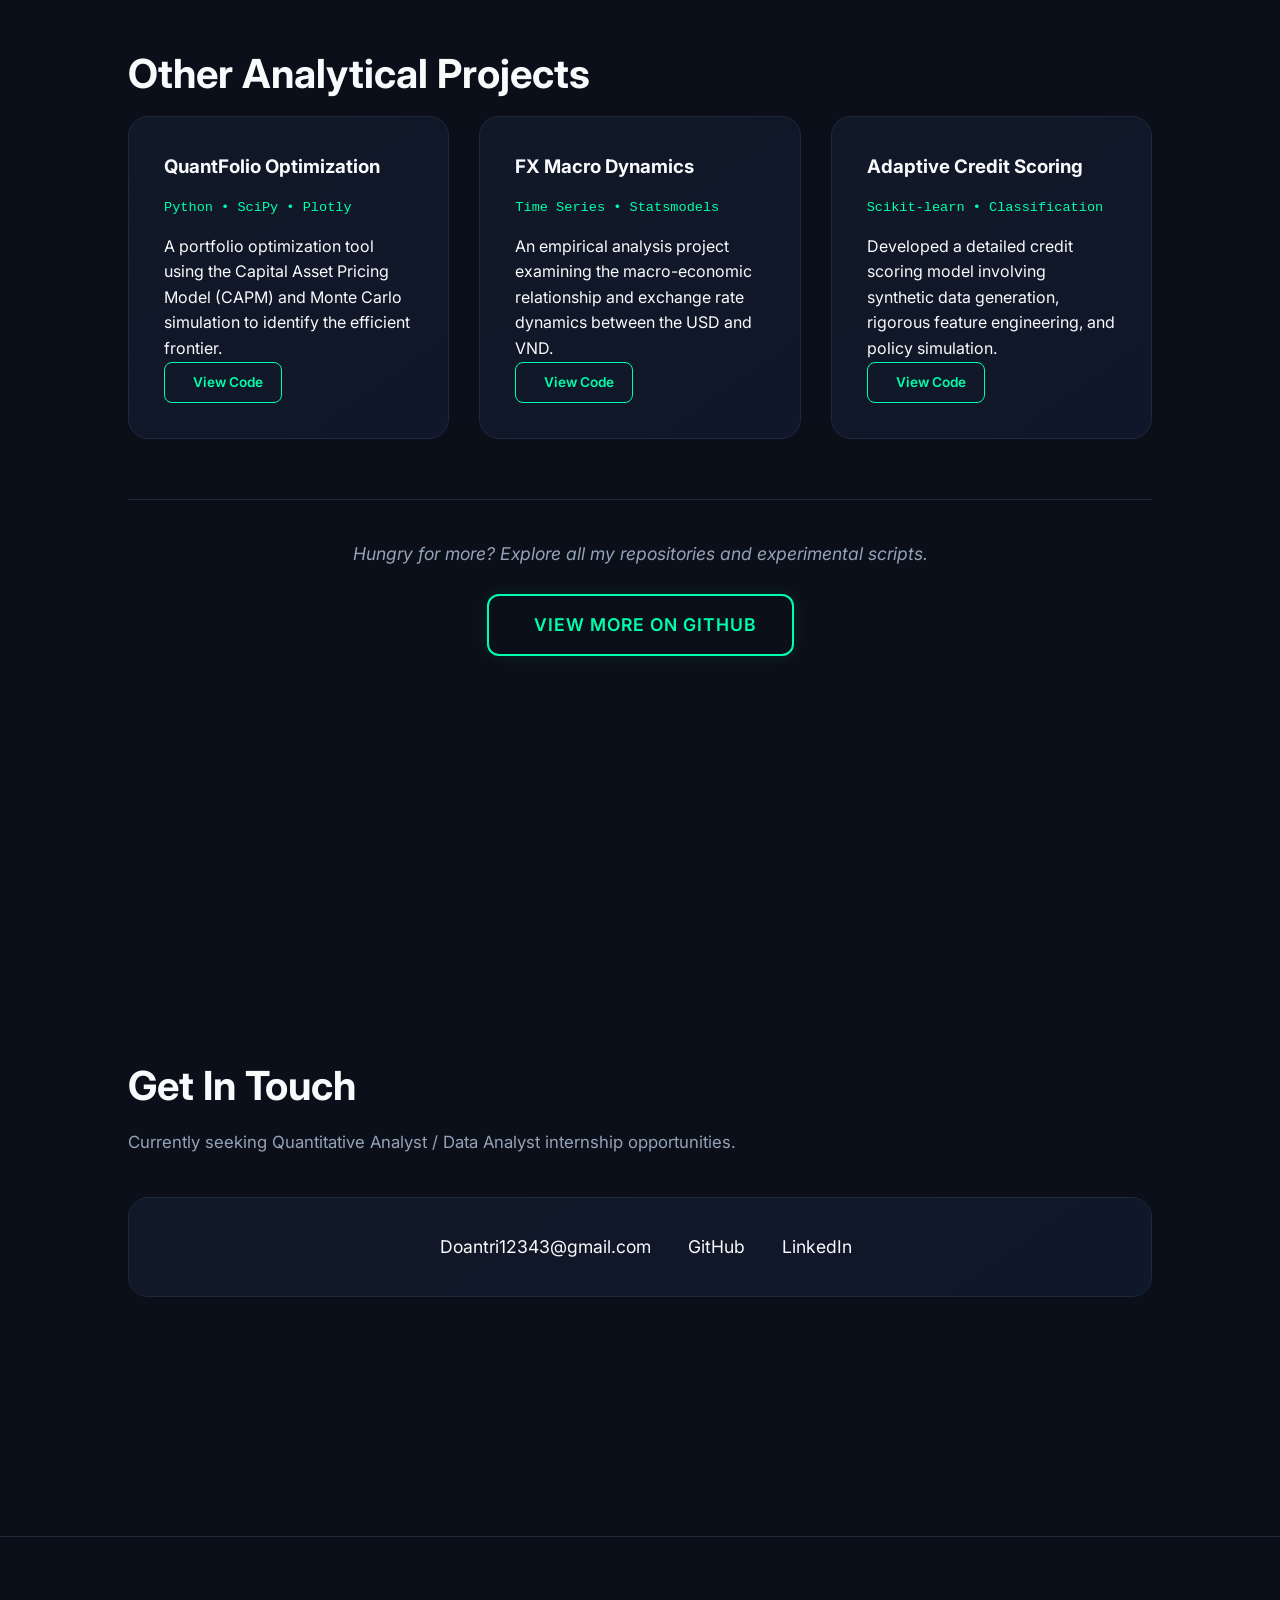
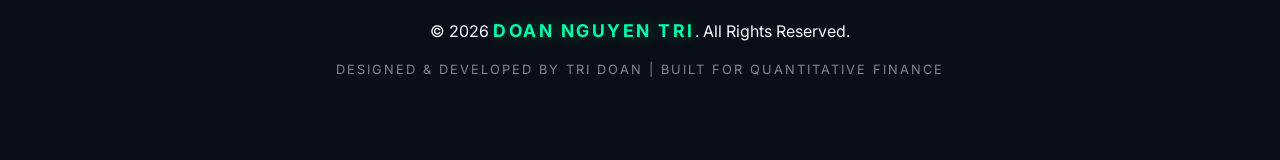
==== commit d62bcfc3: "feat: Upgrade quant model (Ledoit-Wolf, constraints), refine AI prompt (MDD logic), and localize UI" ====
--- a/docs/index.html
+++ b/docs/index.html
@@ -125,7 +125,7 @@
             
             <div class="iframe-wrapper">
                 <iframe id="featured-iframe"
-                    src="https://puzzled-oona-tri1301-cef6b3af.koyeb.app/" 
+                    src="https://interested-kathryn-tri1301-71097f9c.koyeb.app/" 
                     style="width: 100%; height: 100%; border: none; display: block; background: transparent;"
                     allowtransparency="true"
                     allowfullscreen>
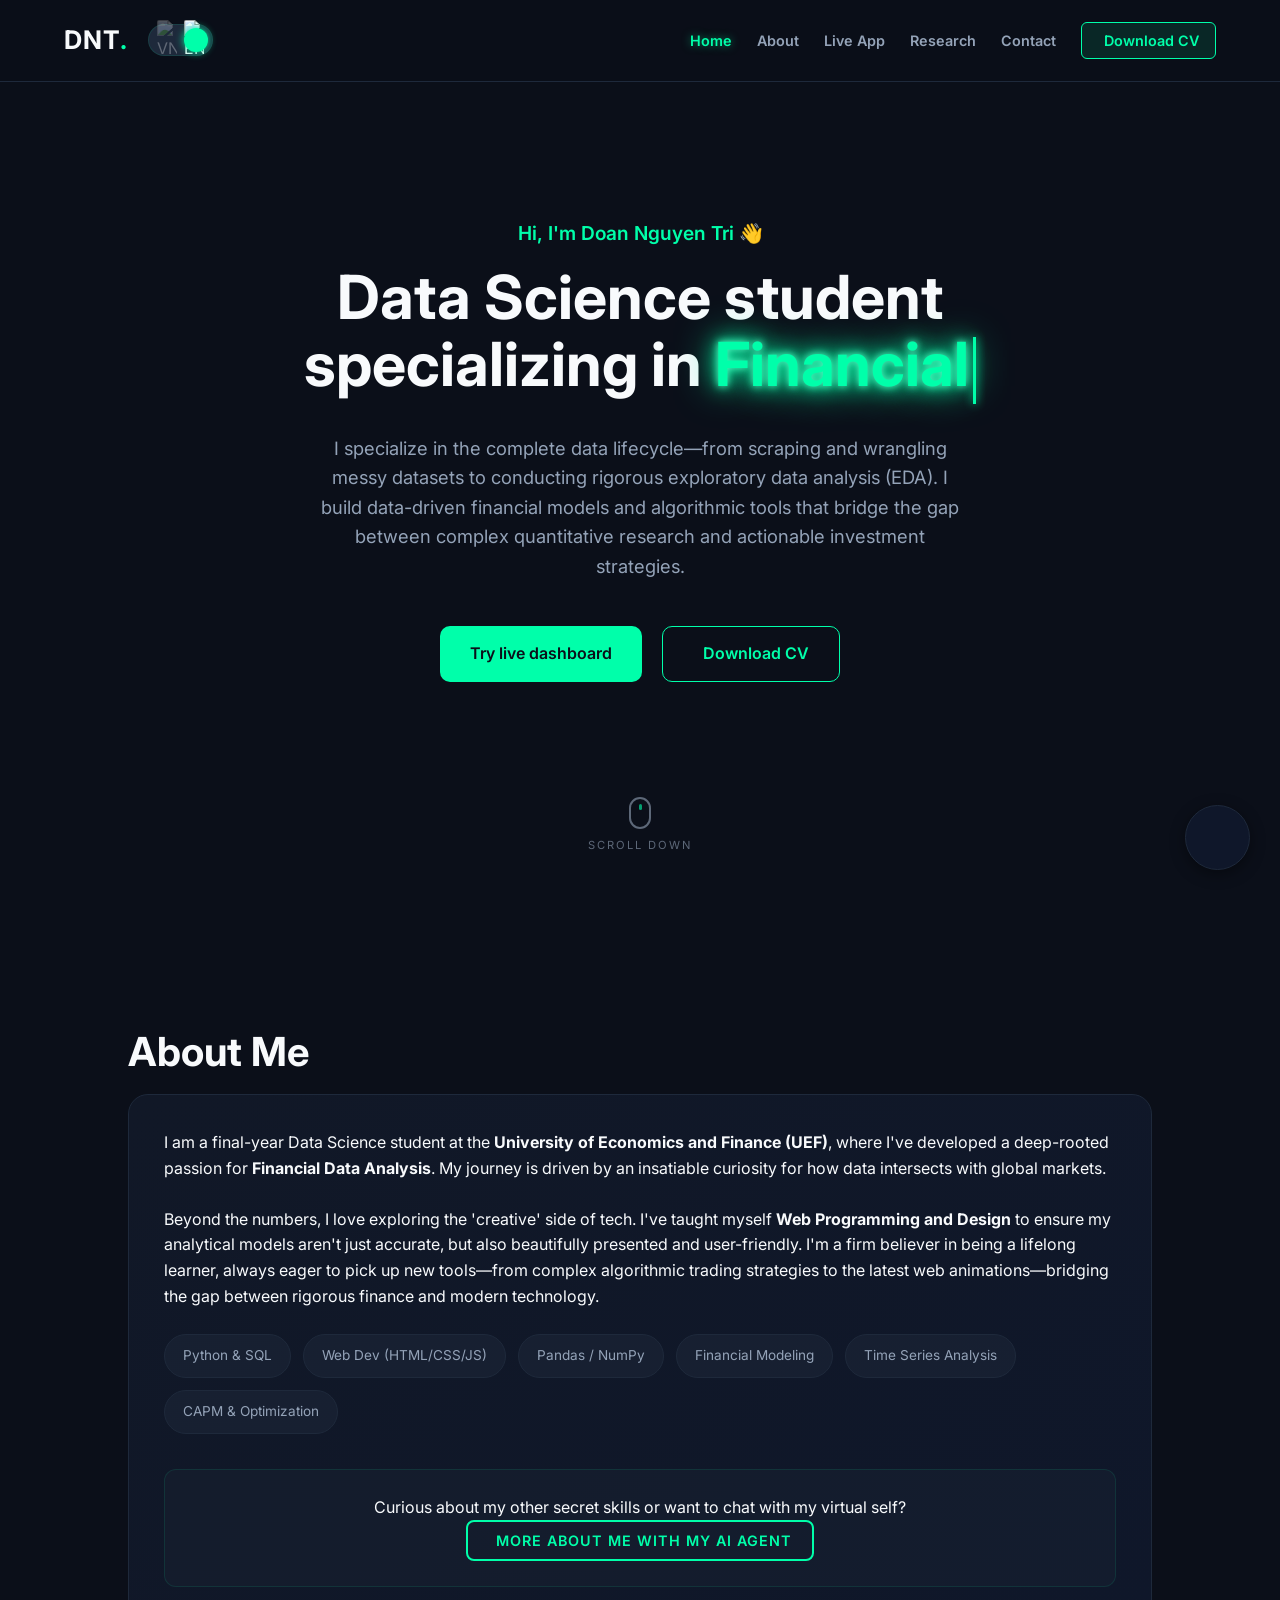
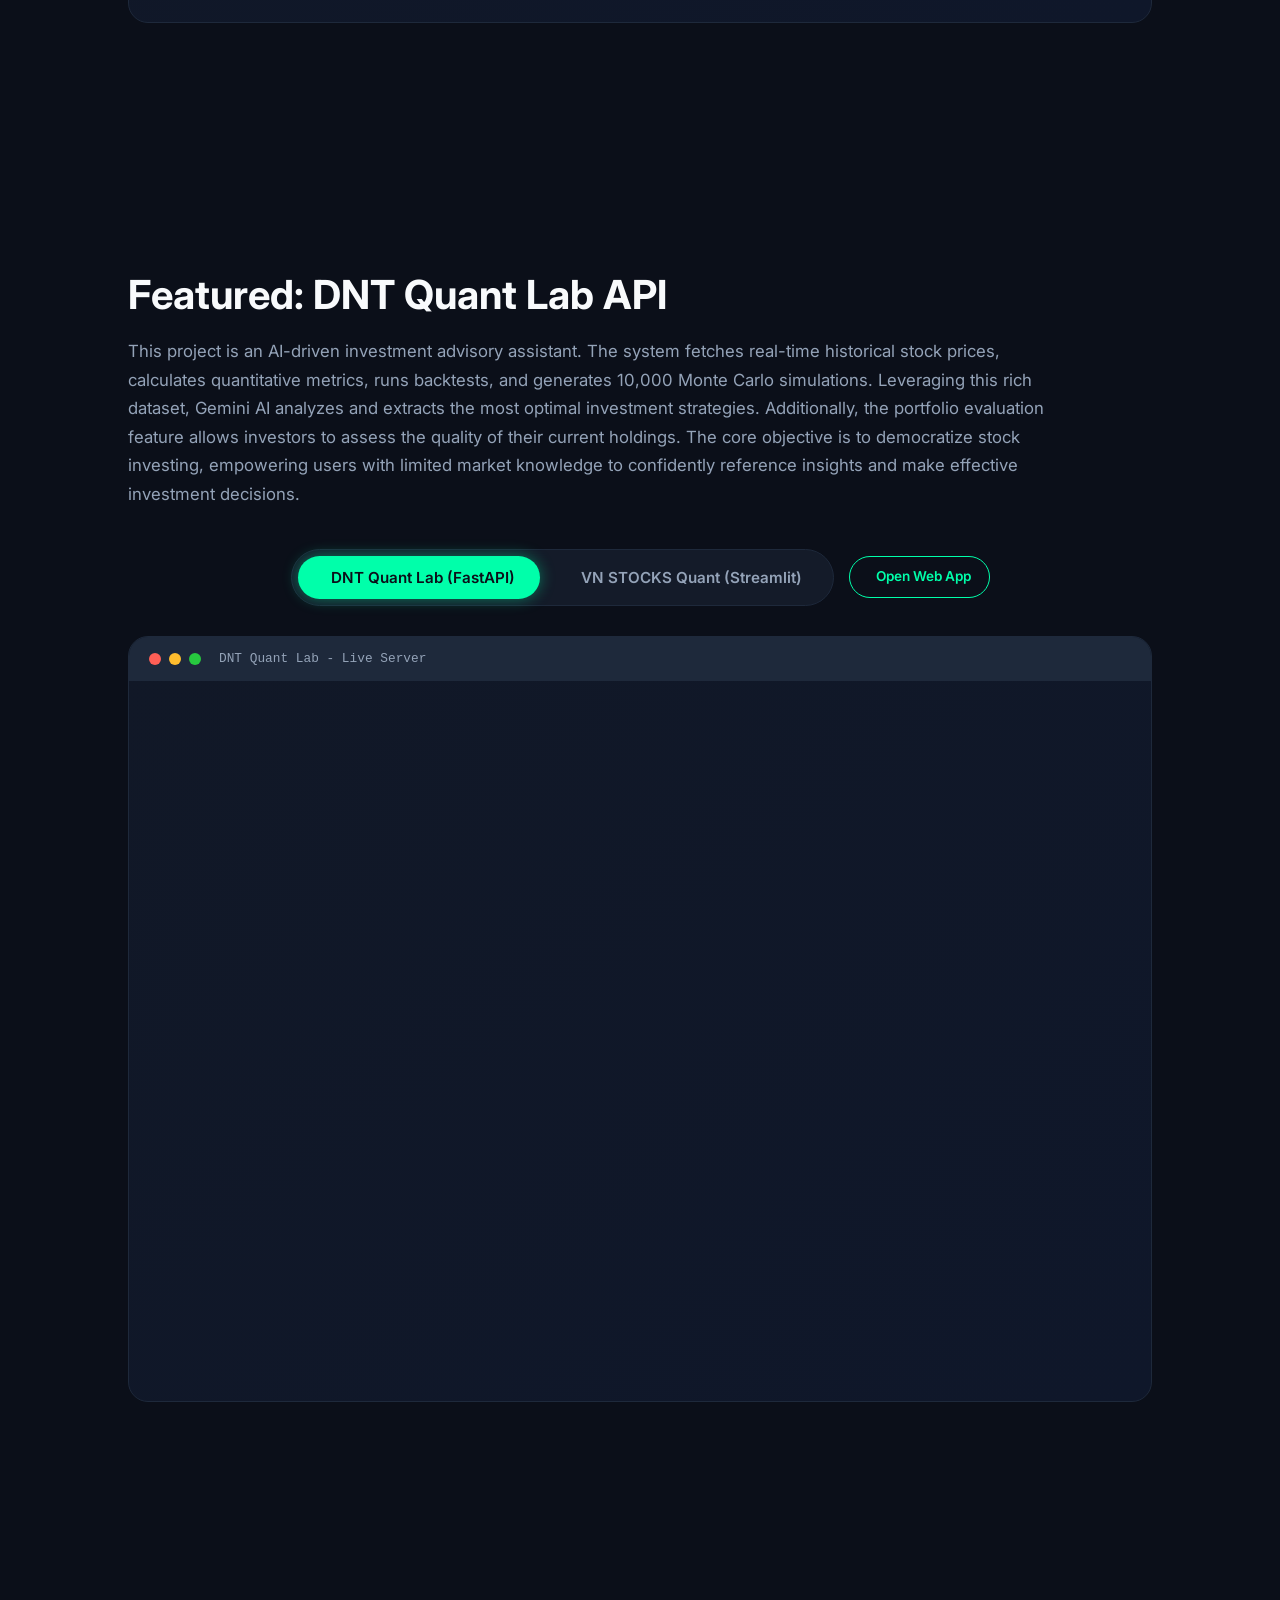
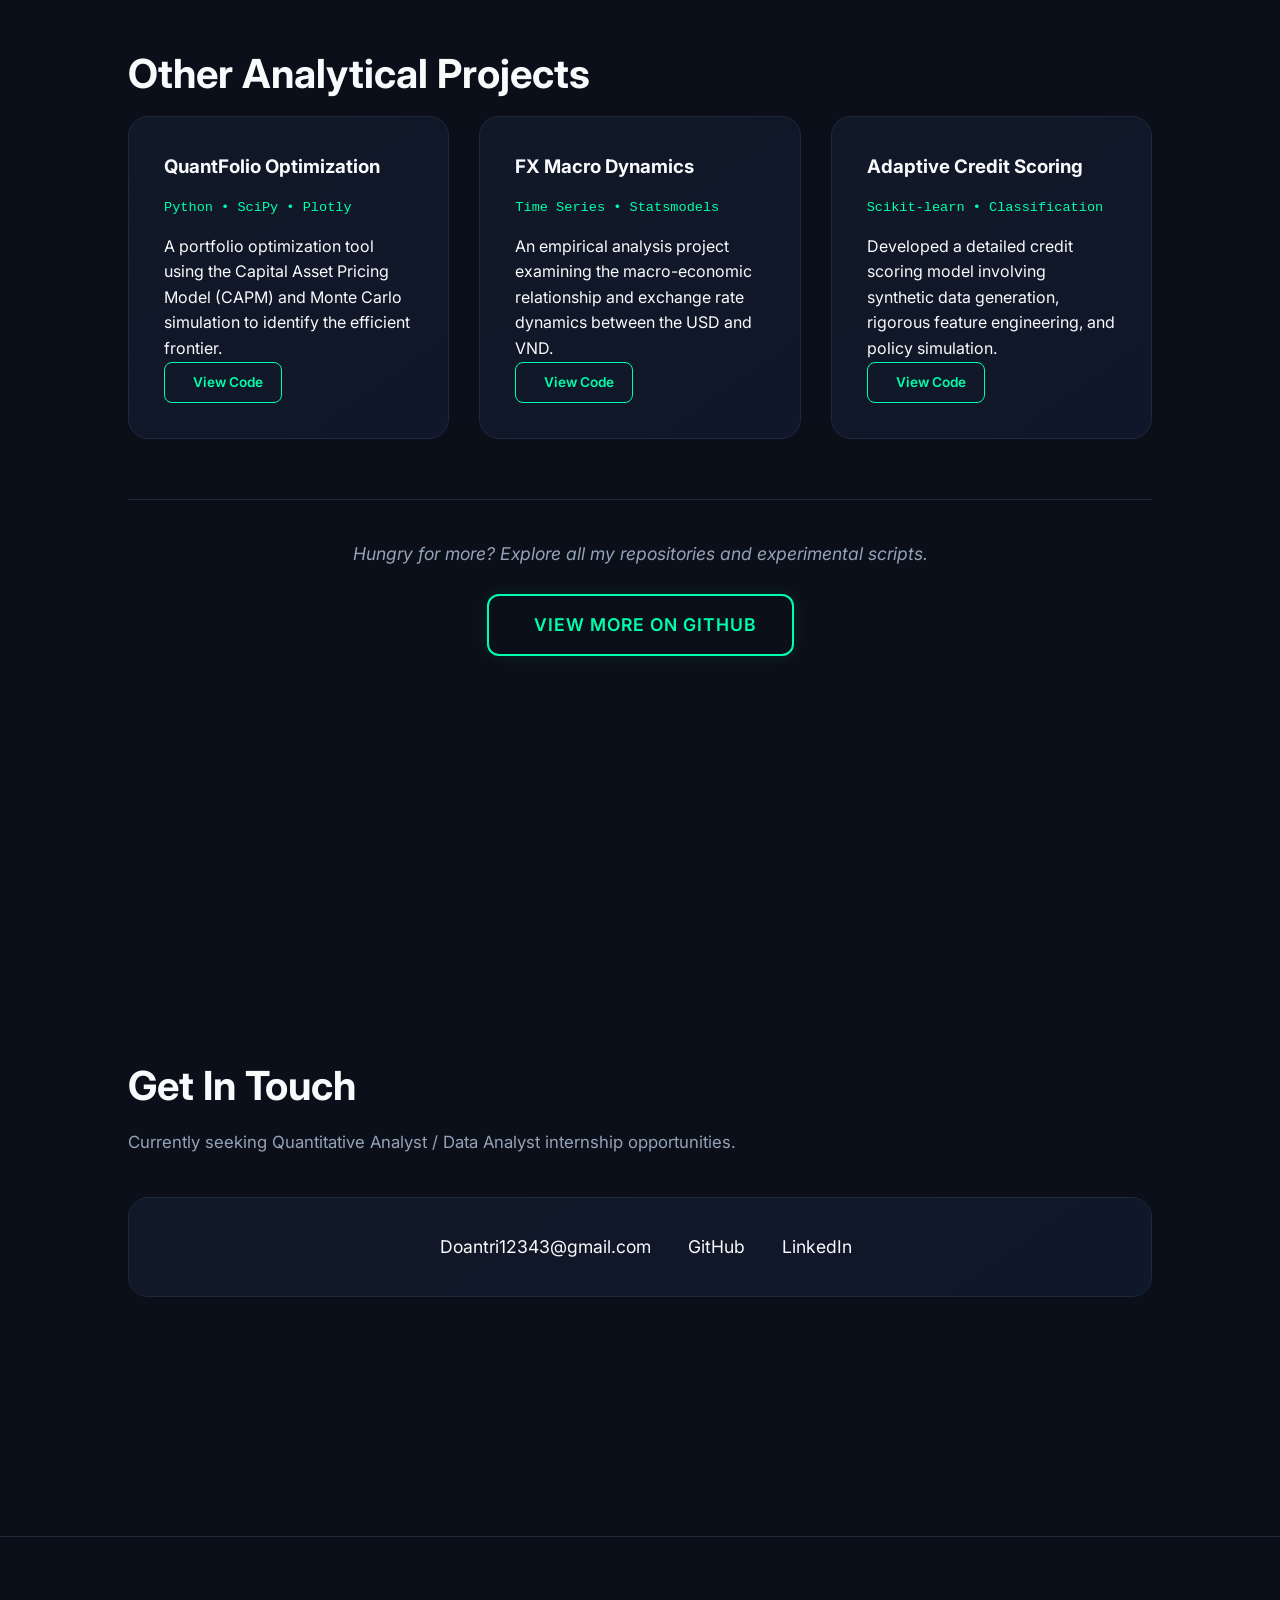
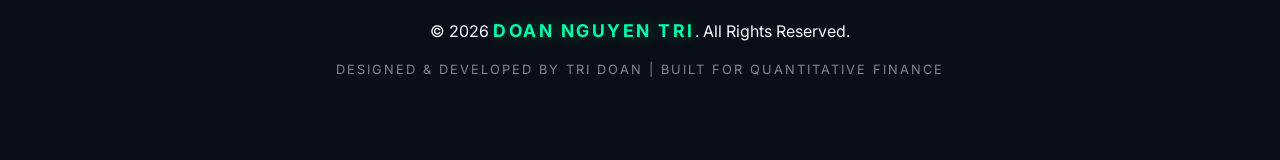
==== commit 97c02ff3: "Portfolio: Add direct link to Quant Lab and update iframe domain to app.dntquantlab.pro.vn" ====
--- a/docs/index.html
+++ b/docs/index.html
@@ -104,7 +104,7 @@
         <h2 id="featured-title" class="section-title" data-i18n="featured_title_quantlab">Featured: DNT Quant Lab API</h2>
         <p id="featured-subtitle" class="section-subtitle" data-i18n="featured_sub_quantlab">AI-powered portfolio optimization & risk analysis with Monte Carlo simulation.</p>
         
-        <div class="project-switcher-container">
+        <div class="project-switcher-container" style="display: flex; flex-wrap: wrap; justify-content: center; gap: 15px; align-items: center;">
             <div class="project-switcher">
                 <button class="switcher-btn active" data-proj="quantlab">
                     <i class="ph ph-cpu"></i> DNT Quant Lab (FastAPI)
@@ -113,6 +113,9 @@
                     <i class="ph ph-chart-line-up"></i> VN STOCKS Quant (Streamlit)
                 </button>
             </div>
+            <a href="https://app.dntquantlab.pro.vn/" target="_blank" class="btn btn-outline btn-sm" style="border-radius: 99px; text-decoration: none; display: inline-flex; align-items: center; gap: 8px;">
+                <i class="ph ph-arrow-square-out"></i> <span data-i18n="btn_open_app">Mở Web App</span>
+            </a>
         </div>
 
         <div class="iframe-container card">
@@ -125,7 +128,7 @@
             
             <div class="iframe-wrapper">
                 <iframe id="featured-iframe"
-                    src="https://interested-kathryn-tri1301-71097f9c.koyeb.app/" 
+                    src="https://app.dntquantlab.pro.vn/" 
                     style="width: 100%; height: 100%; border: none; display: block; background: transparent;"
                     allowtransparency="true"
                     allowfullscreen>
